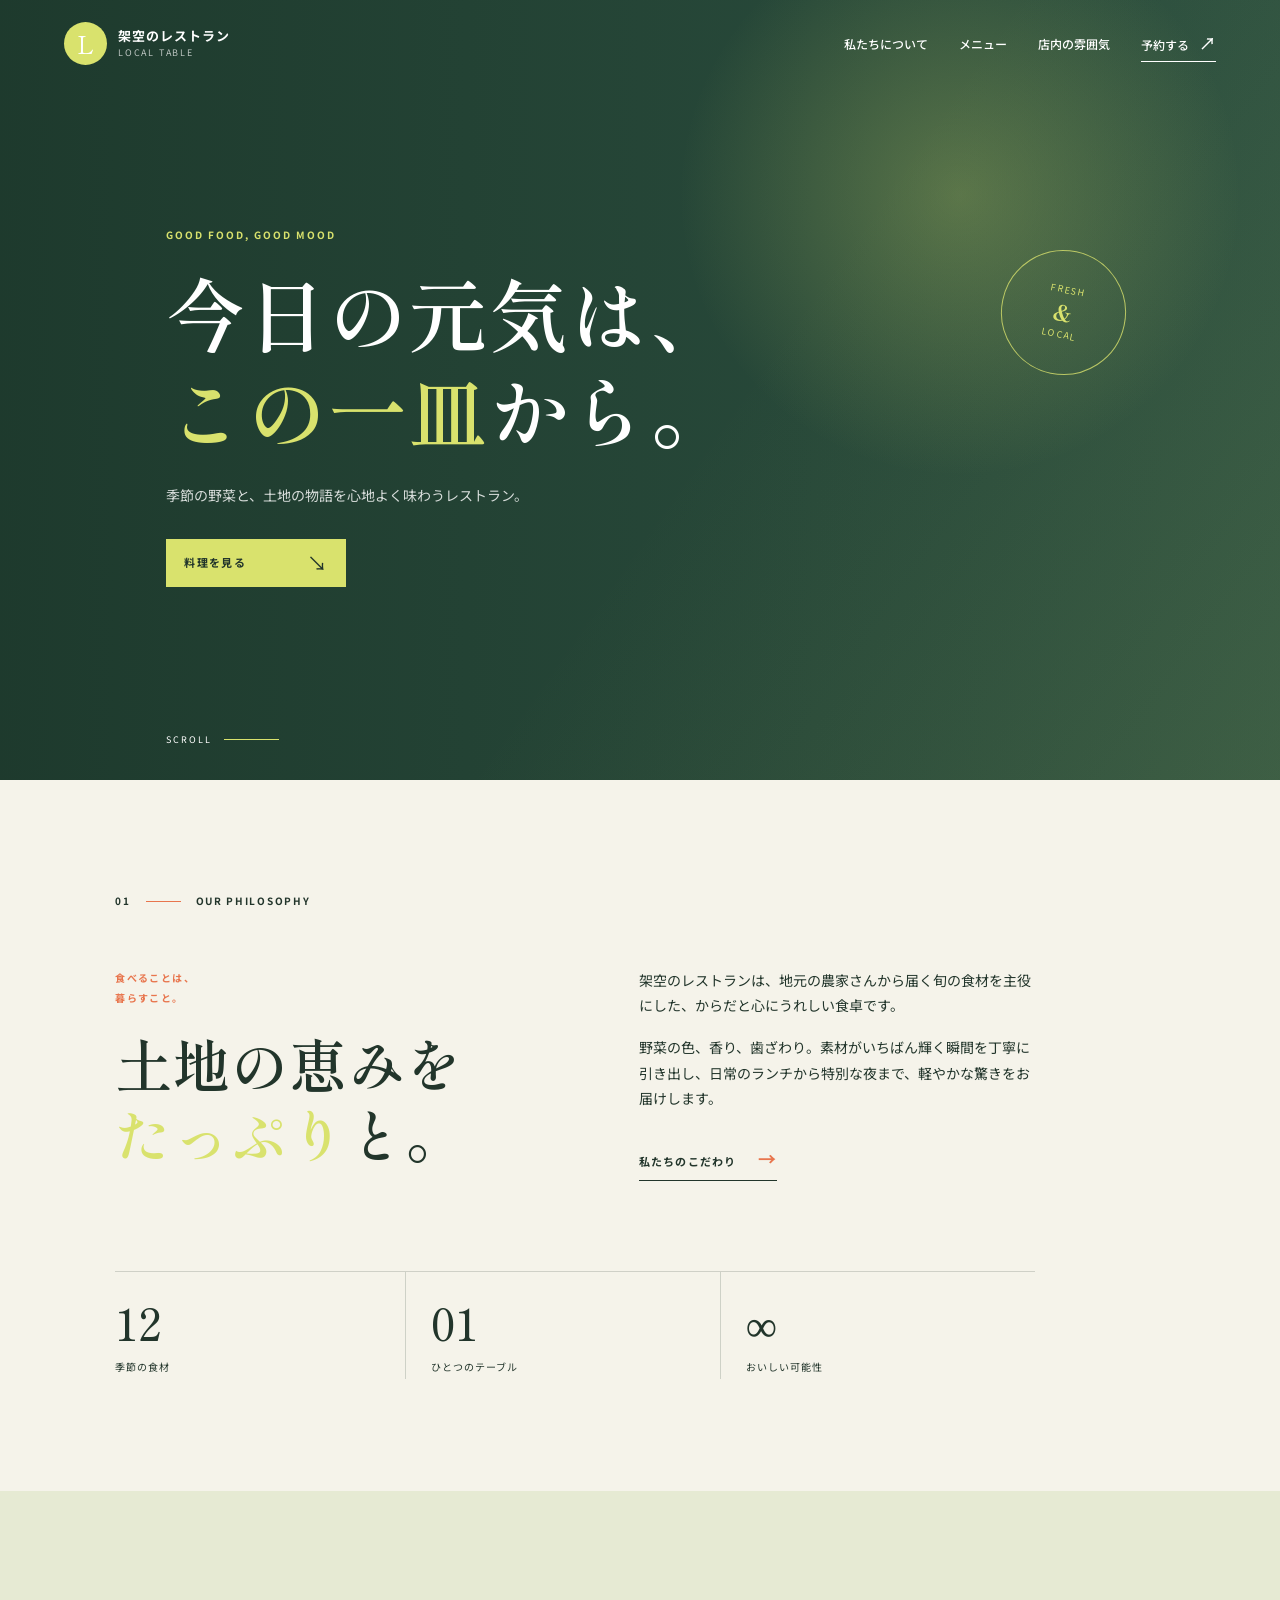
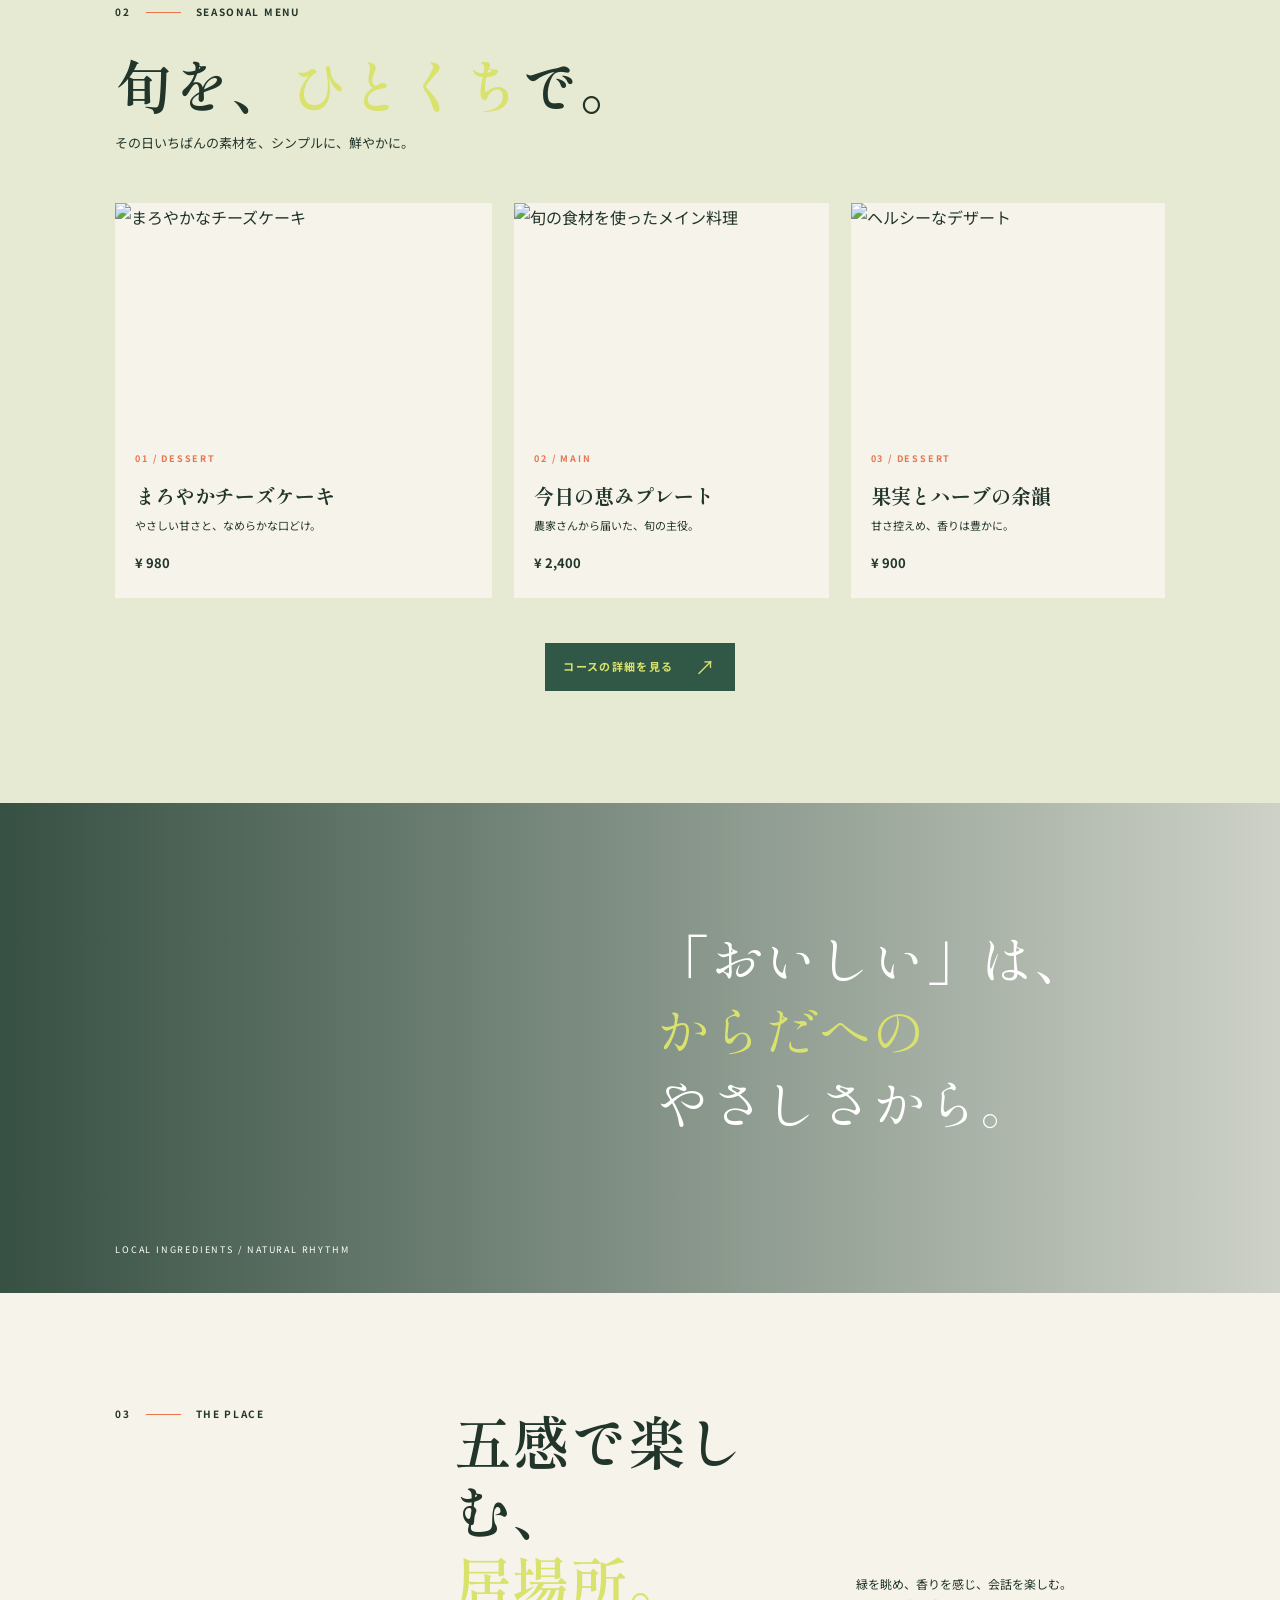
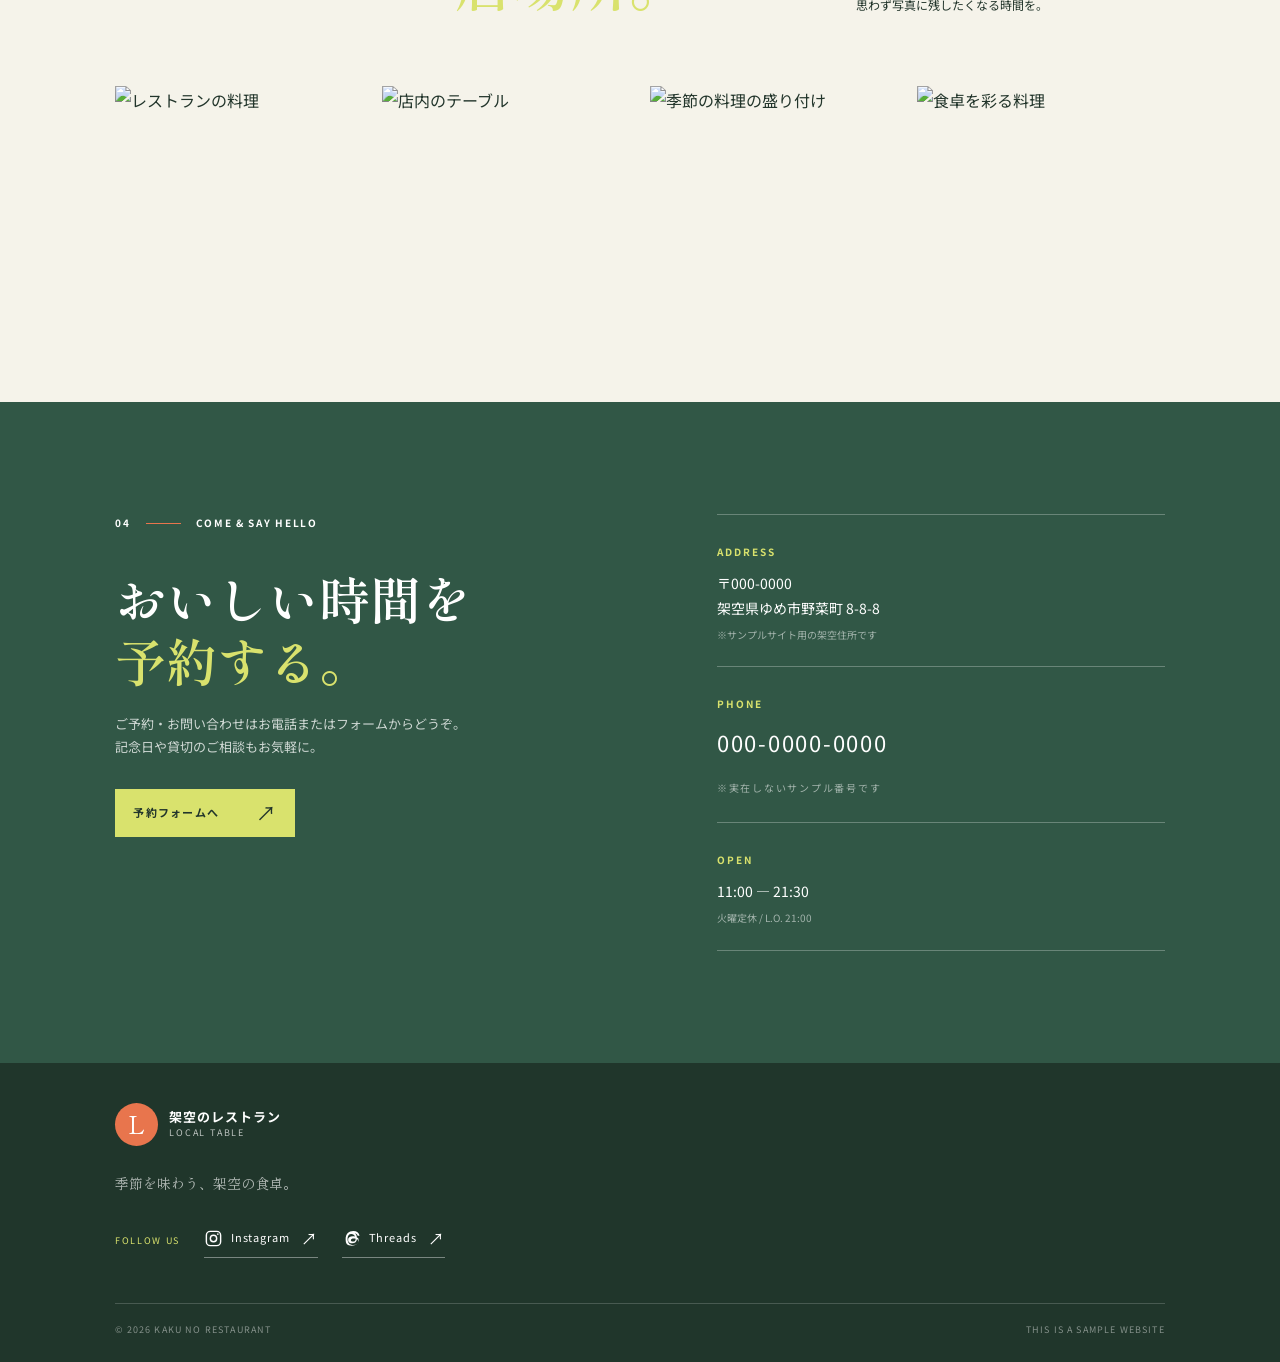
==== index.html @ 74186d35 "Add files via upload" ====
<!doctype html>
<html lang="ja">
  <head>
    <meta charset="UTF-8" />
    <meta name="viewport" content="width=device-width, initial-scale=1.0" />
    <meta name="description" content="架空のレストラン - 地元の恵みを、軽やかに味わうサンプルレストランサイト。" />
    <title>架空のレストラン | LOCAL TABLE</title>
    <link rel="stylesheet" href="styles.css" />
  </head>
  <body>
    <header class="site-header">
      <a class="brand" href="#top" aria-label="架空のレストラン ホーム">
        <span class="brand-mark">L</span>
        <span><strong>架空のレストラン</strong><small>LOCAL TABLE</small></span>
      </a>
      <button class="menu-toggle" type="button" aria-expanded="false" aria-controls="site-nav">
        <span></span><span></span><span></span><b>MENU</b>
      </button>
      <nav id="site-nav" class="site-nav" aria-label="メインナビゲーション">
        <a href="#story">私たちについて</a>
        <a href="#menu">メニュー</a>
        <a href="#gallery">店内の雰囲気</a>
        <a class="nav-reserve" href="#access">予約する <span>↗</span></a>
      </nav>
    </header>

    <main id="top">
      <section class="hero">
        <div class="hero-image is-active" aria-hidden="true"></div>
        <div class="hero-image" aria-hidden="true"></div>
        <div class="hero-image" aria-hidden="true"></div>
        <div class="hero-image" aria-hidden="true"></div>
        <div class="hero-image" aria-hidden="true"></div>
        <div class="hero-noise"></div>
        <div class="hero-content">
          <p class="eyebrow">GOOD FOOD, GOOD MOOD</p>
          <h1>今日の元気は、<br /><em>この一皿</em>から。</h1>
          <p class="hero-copy">季節の野菜と、土地の物語を<br class="mobile-only" />心地よく味わうレストラン。</p>
          <a class="button button-light" href="#menu">料理を見る <span>↘</span></a>
        </div>
        <div class="hero-stamp" aria-hidden="true"><span>FRESH</span><strong>&amp;</strong><span>LOCAL</span></div>
        <div class="scroll-cue"><span>SCROLL</span><i></i></div>
      </section>

      <section id="story" class="intro section-pad">
        <div class="section-kicker"><span>01</span><i></i><span>OUR PHILOSOPHY</span></div>
        <div class="intro-grid">
          <div class="intro-heading reveal">
            <p class="mini-label">食べることは、<br />暮らすこと。</p>
            <h2>土地の恵みを<br /><em>たっぷり</em>と。</h2>
          </div>
          <div class="intro-body reveal">
            <p>架空のレストランは、地元の農家さんから届く旬の食材を主役にした、からだと心にうれしい食卓です。</p>
            <p>野菜の色、香り、歯ざわり。素材がいちばん輝く瞬間を丁寧に引き出し、日常のランチから特別な夜まで、軽やかな驚きをお届けします。</p>
            <a class="text-link" href="#menu">私たちのこだわり <span>→</span></a>
          </div>
        </div>
        <div class="stat-row reveal">
          <div><strong>12</strong><span>季節の食材</span></div>
          <div><strong>01</strong><span>ひとつのテーブル</span></div>
          <div><strong>∞</strong><span>おいしい可能性</span></div>
        </div>
      </section>

      <section id="menu" class="menu-section section-pad">
        <div class="section-heading reveal">
          <div class="section-kicker"><span>02</span><i></i><span>SEASONAL MENU</span></div>
          <h2>旬を、<em>ひとくち</em>で。</h2>
          <p>その日いちばんの素材を、シンプルに、鮮やかに。</p>
        </div>
        <div class="menu-grid">
          <article class="menu-card menu-card-large menu-card-horizontal reveal">
            <div class="card-image"><img src="photo/2026-09-04_22-40-02_990.jpeg" alt="まろやかなチーズケーキ" loading="lazy" /></div>
            <div class="card-detail"><span>01 / DESSERT</span><h3>まろやかチーズケーキ</h3><p>やさしい甘さと、なめらかな口どけ。</p><strong>¥ 980</strong></div>
          </article>
          <article class="menu-card reveal">
            <div class="card-image"><img src="photo/2026-09-04_22-40-03_305.jpeg" alt="旬の食材を使ったメイン料理" loading="lazy" /></div>
            <div class="card-detail"><span>02 / MAIN</span><h3>今日の恵みプレート</h3><p>農家さんから届いた、旬の主役。</p><strong>¥ 2,400</strong></div>
          </article>
          <article class="menu-card menu-card-horizontal reveal">
            <div class="card-image"><img src="photo/2026-09-04_22-40-04_578.jpeg" alt="ヘルシーなデザート" loading="lazy" /></div>
            <div class="card-detail"><span>03 / DESSERT</span><h3>果実とハーブの余韻</h3><p>甘さ控えめ、香りは豊かに。</p><strong>¥ 900</strong></div>
          </article>
        </div>
        <a class="button button-dark centered-button" href="#access">コースの詳細を見る <span>↗</span></a>
      </section>

      <section class="quote-section">
        <div class="quote-image"></div>
        <div class="quote-overlay"></div>
        <blockquote class="reveal">「おいしい」は、<br /><em>からだへの</em><br />やさしさから。</blockquote>
        <span class="quote-note">LOCAL INGREDIENTS / NATURAL RHYTHM</span>
      </section>

      <section id="gallery" class="gallery-section section-pad">
        <div class="section-heading gallery-heading reveal">
          <div class="section-kicker"><span>03</span><i></i><span>THE PLACE</span></div>
          <h2>五感で楽しむ、<br /><em>居場所。</em></h2>
          <p>緑を眺め、香りを感じ、会話を楽しむ。<br />思わず写真に残したくなる時間を。</p>
        </div>
        <div class="gallery-track" aria-label="店内と料理のギャラリー">
          <figure class="gallery-item gallery-tall"><img src="photo/2026-09-04_19-36-29_484.jpeg" alt="レストランの料理" loading="lazy" /></figure>
          <figure class="gallery-item gallery-wide"><img src="photo/2026-09-04_22-40-05_429.jpeg" alt="店内のテーブル" loading="lazy" /></figure>
          <figure class="gallery-item gallery-square"><img src="photo/2026-09-04_22-40-06_360.jpeg" alt="季節の料理の盛り付け" loading="lazy" /></figure>
          <figure class="gallery-item gallery-wide"><img src="photo/2026-09-04_22-40-04_900.jpeg" alt="食卓を彩る料理" loading="lazy" /></figure>
        </div>
      </section>

      <section id="access" class="access-section">
        <div class="access-inner section-pad">
          <div class="access-copy reveal">
            <div class="section-kicker"><span>04</span><i></i><span>COME &amp; SAY HELLO</span></div>
            <h2>おいしい時間を<br /><em>予約する。</em></h2>
            <p>ご予約・お問い合わせはお電話またはフォームからどうぞ。<br />記念日や貸切のご相談もお気軽に。</p>
            <a class="button button-light" href="reservation.html">予約フォームへ <span>↗</span></a>
          </div>
          <div class="access-info reveal">
            <div class="info-block"><span>ADDRESS</span><p>〒000-0000<br />架空県ゆめ市野菜町 8-8-8<br /><small>※サンプルサイト用の架空住所です</small></p></div>
            <div class="info-block"><span>PHONE</span><p class="phone">000-0000-0000<br /><small>※実在しないサンプル番号です</small></p></div>
            <div class="info-block"><span>OPEN</span><p>11:00 — 21:30<br /><small>火曜定休 / L.O. 21:00</small></p></div>
          </div>
        </div>
      </section>
    </main>

    <footer class="site-footer">
      <a class="brand footer-brand" href="#top"><span class="brand-mark">L</span><span><strong>架空のレストラン</strong><small>LOCAL TABLE</small></span></a>
      <p>季節を味わう、架空の食卓。</p>
      <div class="social-links" aria-label="SNSリンク">
        <span>FOLLOW US</span>
        <a href="https://www.instagram.com/kumamotoakkun/?hl=ja" target="_blank" rel="noopener noreferrer" aria-label="Instagramを開く">
          <svg class="social-icon" viewBox="0 0 24 24" aria-hidden="true"><rect x="3" y="3" width="18" height="18" rx="5"></rect><circle cx="12" cy="12" r="4"></circle><circle class="social-dot" cx="17.5" cy="6.5" r="1"></circle></svg>
          <span>Instagram</span><b>↗</b>
        </a>
        <a href="https://www.threads.com/@kumamotoakkun?hl=ja" target="_blank" rel="noopener noreferrer" aria-label="Threadsを開く">
          <svg class="social-icon threads-icon" viewBox="0 0 24 24" aria-hidden="true"><path d="M18.9 11.2c-.2-4.5-2.7-7.1-7-7.1-4.1 0-6.8 2.2-7 5.7h2.3c.2-2.2 1.7-3.4 4.6-3.4 2.4 0 4 1.1 4.6 3.2-.8-.2-1.7-.3-2.6-.3-3.8 0-6.1 1.7-6.1 4.5 0 2.6 2.2 4.3 5.3 4.3 3.4 0 5.7-2.2 5.9-5.6 1.1.8 1.7 1.9 1.7 3.4 0 2.7-2.5 4.4-6.4 4.4-4.6 0-7.2-2.7-7.2-7.6 0-4.9 2.7-7.8 7.3-7.8 2.9 0 4.8 1.2 5.5 3.5h2.4c-.7-3.7-3.5-5.9-7.9-5.9-5.8 0-9.7 3.7-9.7 10.2S6.5 21 12.2 21c5.2 0 8.8-2.4 8.8-6.7 0-1.1-.3-2.2-.8-3.1-.4 0-.8 0-1.3 0zm-5 4.7c-1.7 0-2.7-.7-2.7-1.8 0-1.4 1.3-2.2 3.7-2.2.9 0 1.7.1 2.4.3-.1 2.3-1.3 3.7-3.4 3.7z"></path></svg>
          <span>Threads</span><b>↗</b>
        </a>
      </div>
      <div class="footer-bottom"><span>© 2026 KAKU NO RESTAURANT</span><span>THIS IS A SAMPLE WEBSITE</span></div>
    </footer>
    <script src="script.js"></script>
  </body>
</html>
---- styles.css ----
@import url('https://fonts.googleapis.com/css2?family=Noto+Sans+JP:wght@400;500;700&family=Shippori+Mincho:wght@500;600;700&display=swap');

:root { --ink:#22352b; --green:#315746; --lime:#d9e26d; --cream:#f5f3ea; --orange:#e8754d; --line:rgba(34,53,43,.18); --serif:'Shippori Mincho',serif; --sans:'Noto Sans JP',sans-serif; }
* { box-sizing:border-box; }
html { scroll-behavior:smooth; }
body { margin:0; color:var(--ink); background:var(--cream); font-family:var(--sans); line-height:1.8; }
img { display:block; width:100%; height:100%; object-fit:cover; }
a { color:inherit; text-decoration:none; }
.site-header { align-items:center; color:#fff; display:flex; justify-content:space-between; left:0; padding:22px 5vw; position:absolute; right:0; top:0; z-index:5; }
.brand { align-items:center; display:flex; gap:11px; letter-spacing:.04em; }
.brand-mark { align-items:center; background:var(--lime); border-radius:50%; display:flex; font-family:var(--serif); font-size:24px; height:43px; justify-content:center; width:43px; }
.brand strong,.brand small { display:block; line-height:1.2; }
.brand strong { font-size:13px; letter-spacing:.08em; }
.brand small { font-size:9px; letter-spacing:.2em; margin-top:4px; opacity:.7; }
.site-nav { align-items:center; display:flex; gap:31px; font-size:12px; font-weight:500; }
.site-nav a { transition:opacity .2s; }.site-nav a:hover { opacity:.55; }
.nav-reserve { border-bottom:1px solid currentColor; padding:3px 0; }.nav-reserve span { font-size:17px; margin-left:7px; }
.menu-toggle { display:none; }
.hero { background:var(--green); color:#fff; height:min(780px,100vh); min-height:650px; overflow:hidden; position:relative; }
.hero-image { background-position:center; background-size:cover; inset:0; opacity:0; position:absolute; transform:scale(1.04); transition:opacity 1.2s ease; animation:heroZoom 12s ease-out forwards; }
.hero-image::after { background:linear-gradient(90deg,rgba(25,51,39,.82),rgba(25,51,39,.18)); content:""; inset:0; position:absolute; }
.hero-image:nth-child(1) { background-image:url('photo/2026-09-04_19-36-29_484.jpeg'); }
.hero-image:nth-child(2) { background-image:url('photo/2026-09-04_22-40-03_354.jpeg'); }
.hero-image:nth-child(3) { background-image:url('photo/2026-09-04_22-40-04_015.jpeg'); }
.hero-image:nth-child(4) { background-image:url('photo/2026-09-04_22-40-05_695.jpeg'); }
.hero-image:nth-child(5) { background-image:url('photo/2026-09-04_22-40-06_828.jpeg'); }
.hero-image.is-active { opacity:1; }
.menu-card-large .card-image img { background:var(--cream); object-fit:cover; }
.hero-noise { background:radial-gradient(circle at 75% 25%,rgba(217,226,109,.28),transparent 25%), linear-gradient(125deg,transparent 55%,rgba(217,226,109,.1)); inset:0; position:absolute; }
.hero-content { left:13%; position:absolute; top:29%; z-index:1; }.eyebrow,.section-kicker,.mini-label,.card-detail span,.info-block>span { letter-spacing:.2em; font-size:10px; font-weight:700; }
.eyebrow { color:var(--lime); margin:0 0 20px; }
h1,h2,h3,p { margin-top:0; } h1,h2 { font-family:var(--serif); font-weight:600; line-height:1.22; }
h1 { font-size:clamp(45px,6.2vw,88px); letter-spacing:.02em; margin-bottom:25px; } h1 em,h2 em,blockquote em { color:var(--lime); font-style:normal; }
.hero-copy { color:rgba(255,255,255,.82); font-size:14px; margin-bottom:31px; }
.button { align-items:center; display:inline-flex; font-size:11px; font-weight:700; gap:22px; justify-content:space-between; letter-spacing:.12em; padding:14px 18px; transition:transform .25s,background .25s; min-width:180px; }
.button:hover { transform:translateY(-3px); }.button-light { background:var(--lime); color:var(--ink); }.button-light:hover { background:#ecf28e; }.button-dark { background:var(--green); color:var(--lime); }
.button span { font-size:20px; font-weight:400; line-height:1; }.hero-stamp { align-items:center; border:1px solid rgba(217,226,109,.8); border-radius:50%; color:var(--lime); display:flex; flex-direction:column; font-size:9px; letter-spacing:.16em; justify-content:center; height:125px; position:absolute; right:12%; top:32%; transform:rotate(12deg); width:125px; z-index:1; }.hero-stamp strong { font-family:var(--serif); font-size:22px; line-height:1.3; }
.scroll-cue { align-items:center; bottom:32px; display:flex; font-size:9px; gap:12px; left:13%; letter-spacing:.22em; position:absolute; }.scroll-cue i { background:var(--lime); display:block; height:1px; width:55px; }
.section-pad { padding:112px 9vw; }.section-kicker { align-items:center; display:flex; gap:15px; letter-spacing:.17em; }.section-kicker i { background:var(--orange); display:block; height:1px; width:35px; }.intro { background:var(--cream); }.intro-grid { display:grid; gap:10vw; grid-template-columns:1fr 1fr; margin:58px 0 90px; max-width:920px; }.mini-label { color:var(--orange); letter-spacing:.14em; line-height:2; margin-bottom:20px; }.intro h2,.section-heading h2 { font-size:clamp(36px,4.5vw,64px); margin:0; }.intro-body { align-self:end; font-size:14px; max-width:420px; }.intro-body p { margin-bottom:17px; }.text-link { border-bottom:1px solid var(--ink); display:inline-block; font-size:11px; font-weight:700; letter-spacing:.1em; margin-top:14px; padding-bottom:6px; }.text-link span { color:var(--orange); font-size:18px; margin-left:18px; }.stat-row { border-top:1px solid var(--line); display:flex; max-width:920px; }.stat-row div { border-right:1px solid var(--line); flex:1; padding:23px 25px 0 0; }.stat-row div+div { padding-left:25px; }.stat-row div:last-child { border:0; }.stat-row strong { display:block; font-family:var(--serif); font-size:44px; font-weight:500; line-height:1.25; }.stat-row span { font-size:10px; letter-spacing:.1em; }
.menu-section { background:#e6ead3; }.section-heading { margin-bottom:48px; }.section-heading h2 { margin:28px 0 12px; }.section-heading p { font-size:13px; }.menu-grid { display:grid; gap:22px; grid-template-columns:1.2fr 1fr 1fr; margin:0 auto 45px; max-width:1100px; }.menu-card { background:var(--cream); }.card-image { height:220px; overflow:hidden; }.menu-card-large .card-image { height:220px; }.card-image img { transition:transform .6s; }.menu-card:hover img { transform:scale(1.06); }.card-detail { padding:18px 20px 22px; }.card-detail span { color:var(--orange); font-size:9px; }.card-detail h3 { font-family:var(--serif); font-size:20px; margin:8px 0 2px; }.card-detail p { font-size:11px; margin-bottom:12px; }.card-detail strong { font-size:13px; }.centered-button { display:flex; margin:0 auto; width:max-content; }
.quote-section { color:#fff; height:490px; overflow:hidden; position:relative; }.quote-image { background:url('photo/2026-09-04_22-40-05_165.jpeg') center/cover; inset:0; position:absolute; }.quote-overlay { background:linear-gradient(90deg,rgba(26,56,42,.87),rgba(26,56,42,.18)); inset:0; position:absolute; }.quote-section blockquote { font-family:var(--serif); font-size:clamp(32px,4.2vw,61px); line-height:1.35; margin:0; position:absolute; right:15%; top:24%; }.quote-note { bottom:35px; font-size:9px; left:9vw; letter-spacing:.2em; position:absolute; }
.gallery-section { background:var(--cream); overflow:hidden; padding-bottom:130px; }.gallery-heading { display:grid; grid-template-columns:1fr 1.2fr 1fr; align-items:end; gap:30px; }.gallery-heading .section-kicker { align-self:start; }.gallery-heading h2 { margin:0; }.gallery-heading p { font-size:12px; margin:0; }.gallery-track { align-items:start; display:flex; gap:19px; margin:70px -9vw 0; overflow:visible; }.gallery-item { flex:none; margin:0; overflow:hidden; }.gallery-item img { transition:transform .7s; }.gallery-item:hover img { transform:scale(1.07); }.gallery-tall { height:380px; width:250px; margin-left:12vw; }.gallery-wide { height:255px; width:360px; margin-top:66px; }.gallery-square { height:300px; width:300px; margin-top:10px; }
.access-section { background:var(--green); color:#fff; }.access-inner { display:grid; gap:12vw; grid-template-columns:1fr 1fr; }.access-copy h2 { font-size:clamp(37px,4vw,60px); margin:35px 0 20px; }.access-copy p { color:rgba(255,255,255,.76); font-size:13px; margin-bottom:30px; }.access-info { border-top:1px solid rgba(255,255,255,.27); }.info-block { border-bottom:1px solid rgba(255,255,255,.27); padding:20px 0; }.info-block>span { color:var(--lime); }.info-block p { font-size:14px; margin:7px 0 0; }.info-block small { color:rgba(255,255,255,.55); font-size:10px; }.phone { font-size:22px!important; letter-spacing:.08em; }
.site-footer { background:#20362b; color:#fff; padding:40px 9vw 24px; }.footer-brand .brand-mark { background:var(--orange); }.site-footer>p { color:rgba(255,255,255,.65); font-family:var(--serif); font-size:14px; margin:25px 0 28px; }.social-links { align-items:center; display:flex; gap:24px; margin-bottom:45px; }.social-links>span { color:var(--lime); font-size:9px; letter-spacing:.18em; }.social-links a { align-items:center; border-bottom:1px solid rgba(255,255,255,.4); display:inline-flex; font-size:11px; gap:8px; letter-spacing:.08em; padding-bottom:4px; transition:color .2s,border-color .2s; }.social-links a:hover { border-color:var(--lime); color:var(--lime); }.social-links a b { font-size:16px; font-weight:400; margin-left:3px; }.social-icon { fill:none; height:19px; stroke:currentColor; stroke-width:1.8; width:19px; }.social-icon .social-dot { fill:currentColor; stroke:none; }.threads-icon { fill:currentColor; stroke:none; }.footer-bottom { border-top:1px solid rgba(255,255,255,.18); color:rgba(255,255,255,.45); display:flex; font-size:9px; justify-content:space-between; letter-spacing:.13em; padding-top:18px; }
.reveal { opacity:0; transform:translateY(22px); transition:opacity .8s ease,transform .8s ease; }.reveal.is-visible { opacity:1; transform:none; }
@keyframes heroZoom { from{transform:scale(1.04)} to{transform:scale(1.12)} }
.mobile-only { display:none; }
.reservation-page { background:var(--cream); }
.reservation-header { background:var(--green); color:#fff; position:relative; }
.back-link { font-size:11px; letter-spacing:.1em; }
.reservation-main { margin:0 auto; max-width:880px; padding:90px 8vw 120px; }
.reservation-intro h1 { color:var(--ink); font-size:clamp(42px,6vw,72px); margin:35px 0 18px; }
.reservation-intro h1 em { color:var(--orange); }
.reservation-intro>p { font-size:13px; margin-bottom:48px; }
.reservation-form { background:#fff; padding:clamp(24px,5vw,60px); }
.form-row { display:grid; gap:24px; grid-template-columns:1fr 1fr; }
.reservation-form label { display:block; font-size:12px; font-weight:700; margin-bottom:24px; }
.reservation-form label>span { color:var(--orange); font-size:9px; margin-left:7px; }
.reservation-form input,.reservation-form select,.reservation-form textarea { background:var(--cream); border:1px solid transparent; border-radius:0; color:var(--ink); display:block; font:inherit; font-size:13px; font-weight:400; margin-top:8px; outline:none; padding:13px 14px; width:100%; }
.reservation-form textarea { resize:vertical; }.reservation-form input:focus,.reservation-form select:focus,.reservation-form textarea:focus { border-color:var(--green); }.form-honey { display:none!important; }.form-note { color:#6b746e; font-size:10px; margin:0 0 22px; }.form-submit { border:0; cursor:pointer; }
.reservation-footer { position:relative; }.thanks-main { align-items:flex-start; display:flex; flex-direction:column; justify-content:center; min-height:75vh; padding:10vw; }.thanks-main .brand-mark { margin-bottom:35px; }.thanks-main h1 { color:var(--ink); font-size:clamp(42px,6vw,72px); margin:20px 0; }.thanks-main h1 em { color:var(--orange); }.thanks-main>p:not(.eyebrow) { font-size:13px; margin-bottom:30px; }
@media (min-width:701px) {
  .hero-image { animation-name:heroZoomDesktop; }
  .menu-card .card-image img { object-fit:contain; }
  .menu-card:hover img { transform:scale(1.02); }
}
@keyframes heroZoomDesktop { from{transform:scale(1.01)} to{transform:scale(1.05)} }
@media (max-width:700px) {
  .reservation-header { position:relative; }.back-link { font-size:9px; }.reservation-main { padding:65px 8vw 80px; }.form-row { display:block; }.reservation-form { padding:26px 20px; }.thanks-main { padding:12vw 8vw; }
  .site-header { padding:18px 6vw; }.brand strong { font-size:11px; }.brand-mark { height:37px; width:37px; font-size:20px; }.site-nav { background:var(--cream); color:var(--ink); display:none; flex-direction:column; gap:20px; left:0; padding:90px 10vw 35px; position:absolute; right:0; top:0; }.site-nav.is-open { display:flex; }.menu-toggle { background:none; border:0; color:inherit; display:flex; flex-direction:column; gap:4px; padding:7px 0 7px 10px; position:relative; z-index:2; }.menu-toggle span { background:currentColor; display:block; height:1px; width:24px; }.menu-toggle b { font-size:8px; font-weight:500; letter-spacing:.13em; margin-top:3px; }
  .hero { min-height:630px; }.hero-image { background-position:58% center; }.hero-content { left:8vw; top:27%; }.hero-stamp { height:90px; right:9%; top:20%; width:90px; }.hero-stamp span { font-size:7px; }.hero-stamp strong { font-size:16px; }.scroll-cue { left:8vw; }.mobile-only { display:block; }
  .section-pad { padding:75px 8vw; }.intro-grid { display:block; margin:40px 0 55px; }.intro-body { margin-top:37px; }.stat-row div { padding-right:10px; }.stat-row div+div { padding-left:10px; }.stat-row strong { font-size:32px; }.stat-row span { font-size:8px; }
  .menu-grid { display:block; }.menu-card { margin-bottom:18px; }.menu-card-large .card-image,.card-image { height:250px; }.card-detail { padding:15px 17px 18px; }.menu-section .section-heading { margin-bottom:33px; }
  .quote-section { height:400px; }.quote-section blockquote { left:9vw; right:auto; top:19%; }.quote-note { left:9vw; font-size:7px; }
  .gallery-heading { display:block; }.gallery-heading h2 { margin:28px 0 18px; }.gallery-track { gap:12px; margin:45px -8vw 0; overflow-x:auto; padding-left:8vw; scrollbar-width:none; }.gallery-track::-webkit-scrollbar { display:none; }.gallery-tall { height:285px; margin-left:0; width:190px; }.gallery-wide { height:190px; margin-top:50px; width:270px; }.gallery-square { height:225px; margin-top:10px; width:225px; }
  .access-inner { display:block; }.access-info { margin-top:55px; }.social-links { align-items:flex-start; flex-direction:column; gap:10px; margin-bottom:35px; }.footer-bottom { flex-direction:column; gap:5px; }
}

.menu-card-horizontal .card-image {
  height:220px;
}

.menu-card-horizontal .card-image img {
  object-fit:contain;
}

.gallery-track {
  display:grid;
  grid-template-columns:repeat(4,minmax(0,1fr));
  margin:70px 0 0;
  width:100%;
}

.gallery-item,
.gallery-tall,
.gallery-wide,
.gallery-square {
  height:auto;
  margin:0;
  width:auto;
}

.gallery-item {
  aspect-ratio:4 / 3;
}

.gallery-item img {
  object-fit:contain;
}

@media (max-width:700px) {
  .menu-card-horizontal .card-image {
    aspect-ratio:16 / 9;
    height:auto;
  }

  .gallery-track {
    gap:12px;
    grid-template-columns:repeat(2,minmax(0,1fr));
    margin:45px 0 0;
    padding:0;
  }

  .gallery-item {
    aspect-ratio:4 / 3;
  }
}
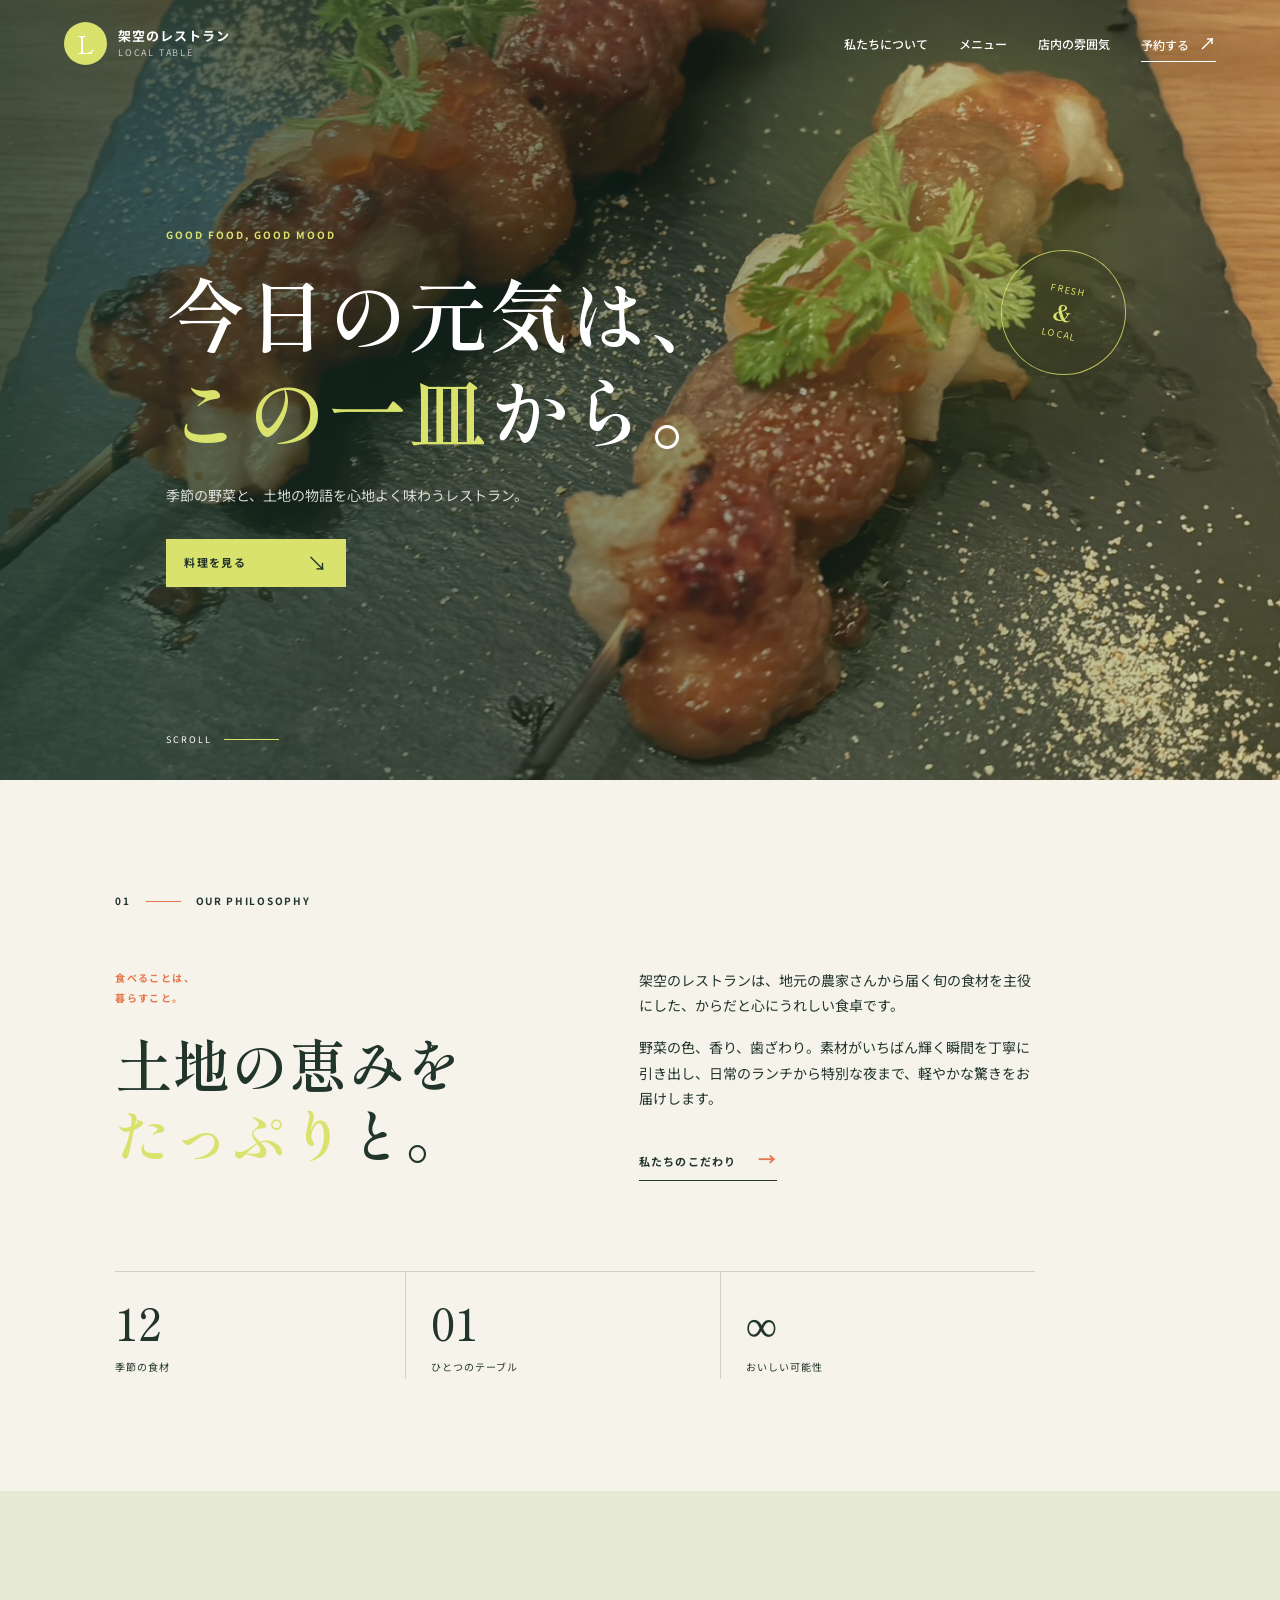
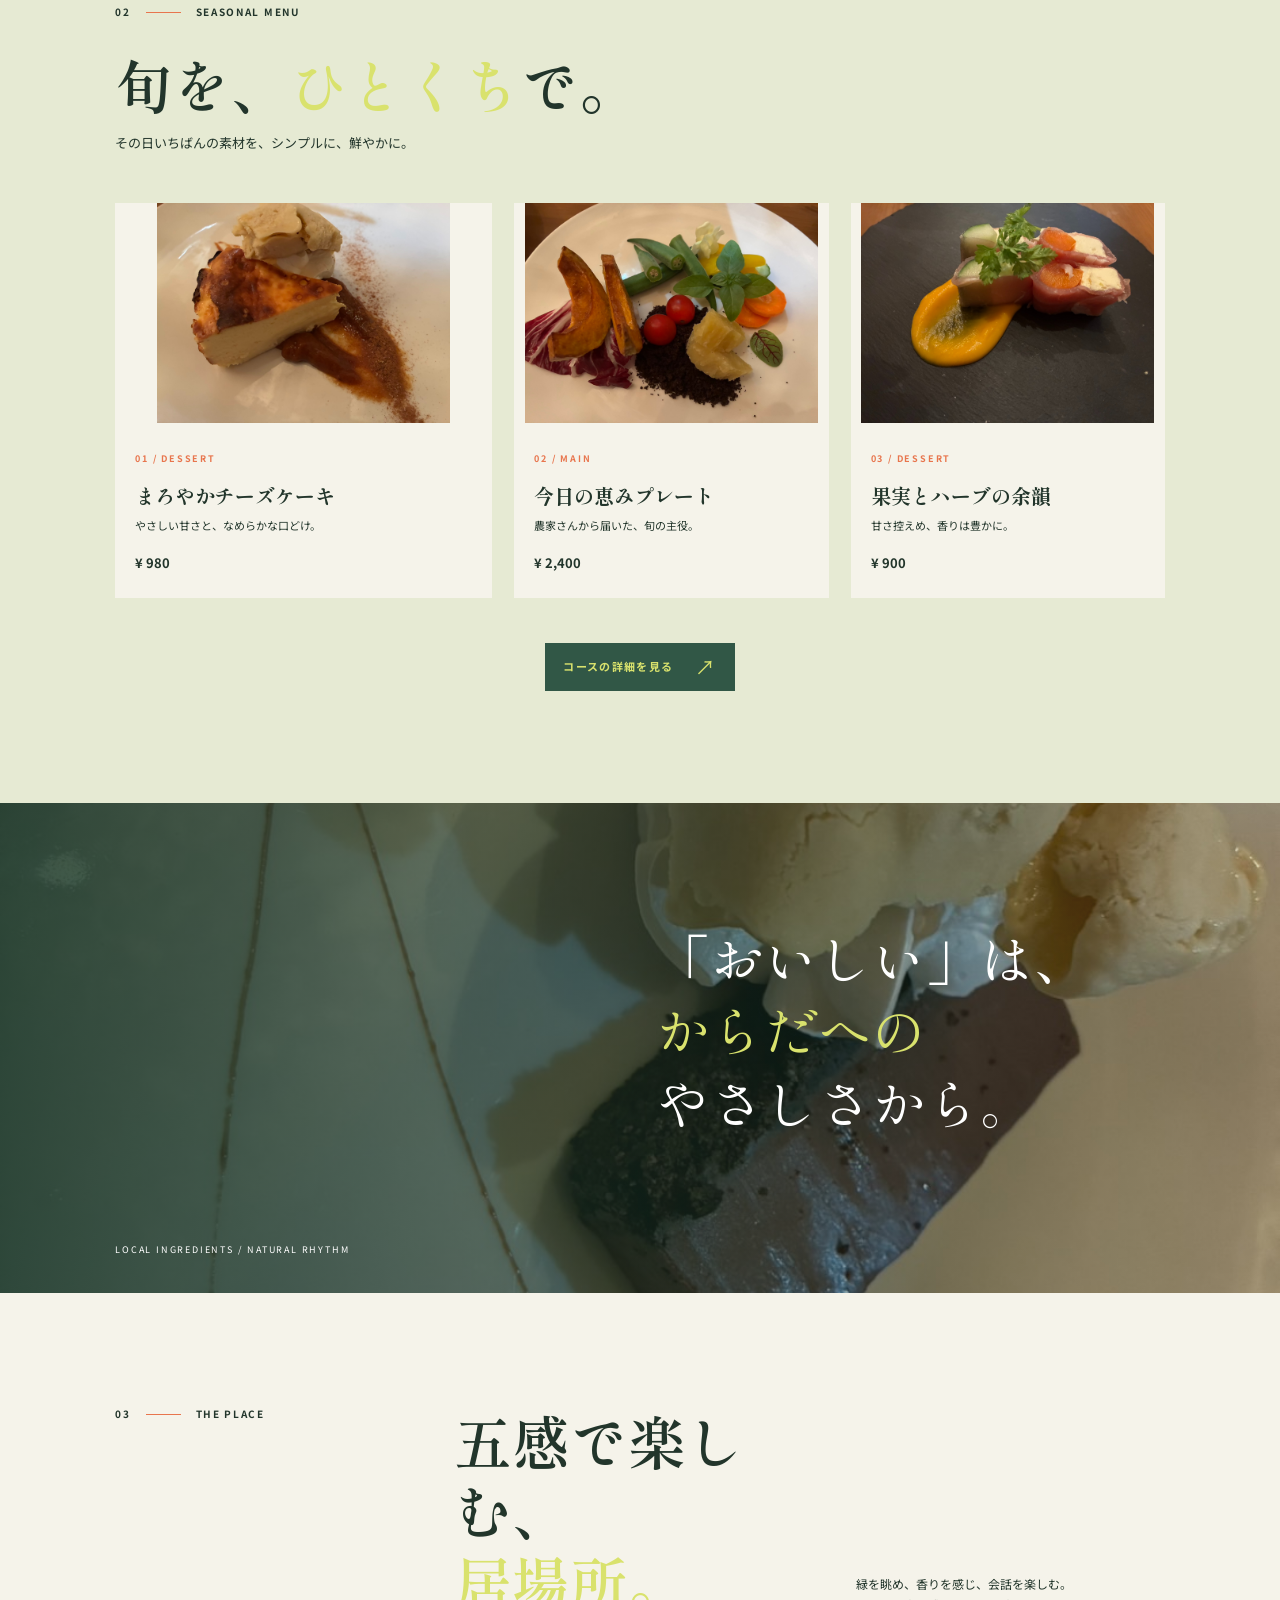
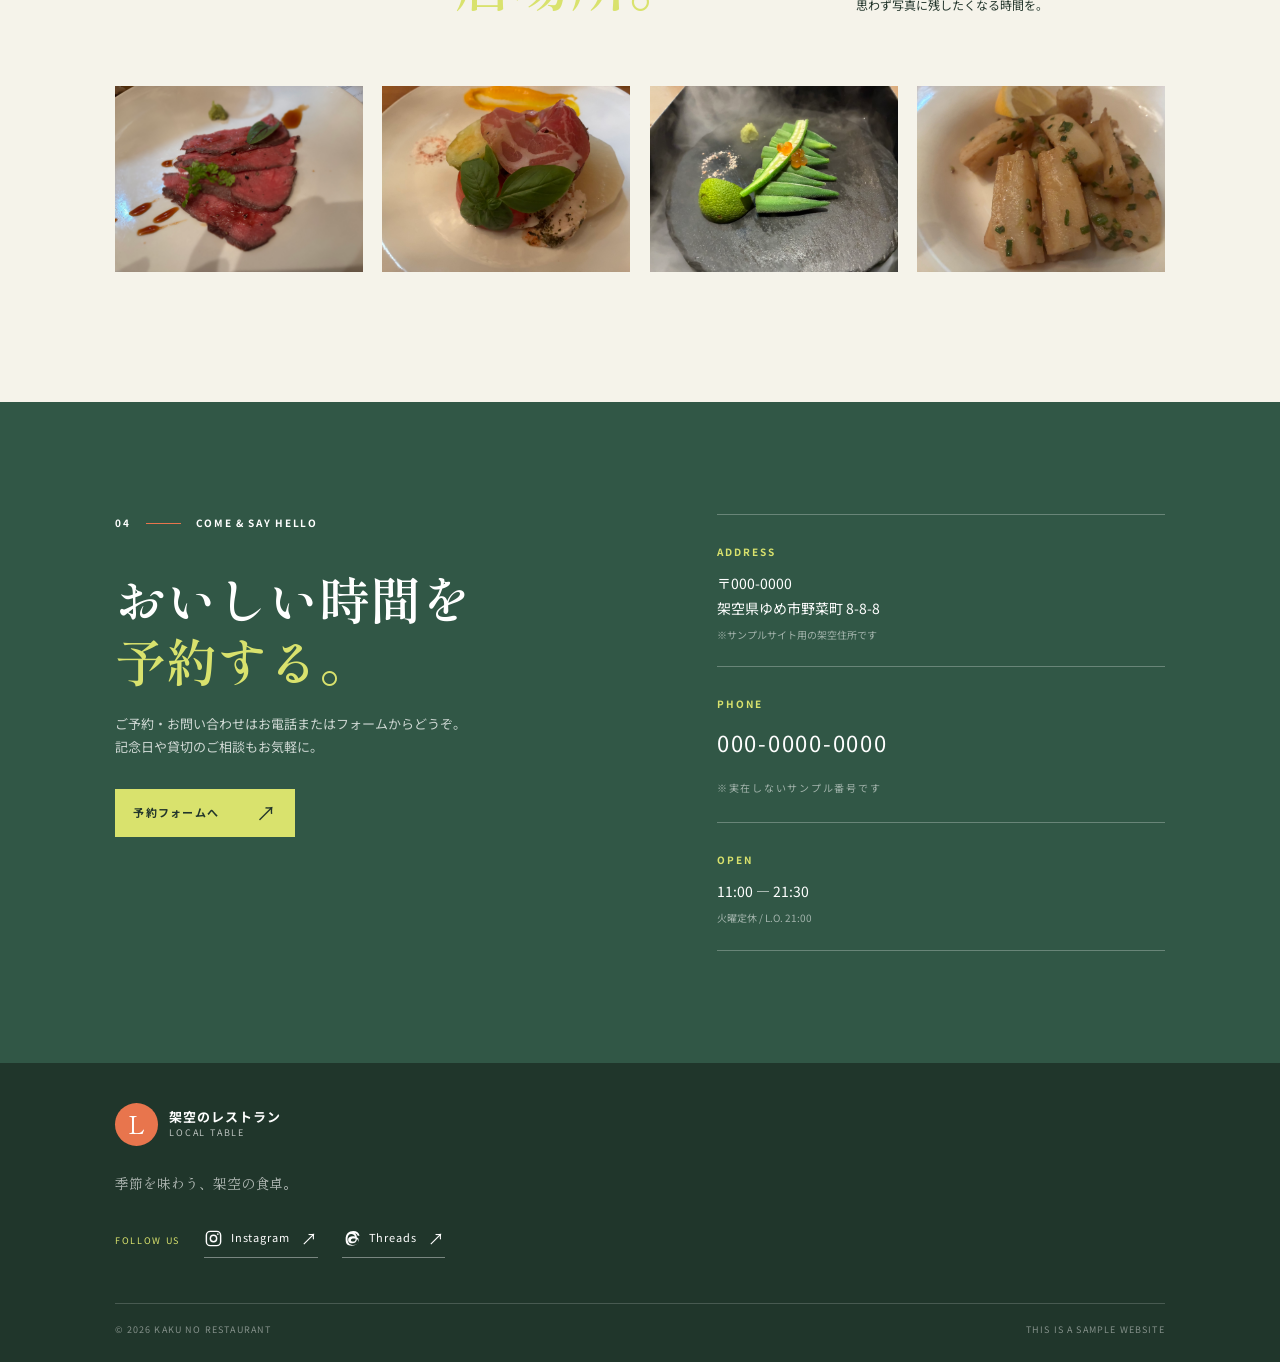
==== commit 8ecdb370: "Fix image paths for GitHub Pages" ====
--- a/index.html
+++ b/index.html
@@ -70,15 +70,15 @@
         </div>
         <div class="menu-grid">
           <article class="menu-card menu-card-large menu-card-horizontal reveal">
-            <div class="card-image"><img src="photo/2026-09-04_22-40-02_990.jpeg" alt="まろやかなチーズケーキ" loading="lazy" /></div>
+            <div class="card-image"><img src="2026-09-04_22-40-02_990.jpeg" alt="まろやかなチーズケーキ" loading="lazy" /></div>
             <div class="card-detail"><span>01 / DESSERT</span><h3>まろやかチーズケーキ</h3><p>やさしい甘さと、なめらかな口どけ。</p><strong>¥ 980</strong></div>
           </article>
           <article class="menu-card reveal">
-            <div class="card-image"><img src="photo/2026-09-04_22-40-03_305.jpeg" alt="旬の食材を使ったメイン料理" loading="lazy" /></div>
+            <div class="card-image"><img src="2026-09-04_22-40-03_305.jpeg" alt="旬の食材を使ったメイン料理" loading="lazy" /></div>
             <div class="card-detail"><span>02 / MAIN</span><h3>今日の恵みプレート</h3><p>農家さんから届いた、旬の主役。</p><strong>¥ 2,400</strong></div>
           </article>
           <article class="menu-card menu-card-horizontal reveal">
-            <div class="card-image"><img src="photo/2026-09-04_22-40-04_578.jpeg" alt="ヘルシーなデザート" loading="lazy" /></div>
+            <div class="card-image"><img src="2026-09-04_22-40-04_578.jpeg" alt="ヘルシーなデザート" loading="lazy" /></div>
             <div class="card-detail"><span>03 / DESSERT</span><h3>果実とハーブの余韻</h3><p>甘さ控えめ、香りは豊かに。</p><strong>¥ 900</strong></div>
           </article>
         </div>
@@ -99,10 +99,10 @@
           <p>緑を眺め、香りを感じ、会話を楽しむ。<br />思わず写真に残したくなる時間を。</p>
         </div>
         <div class="gallery-track" aria-label="店内と料理のギャラリー">
-          <figure class="gallery-item gallery-tall"><img src="photo/2026-09-04_19-36-29_484.jpeg" alt="レストランの料理" loading="lazy" /></figure>
-          <figure class="gallery-item gallery-wide"><img src="photo/2026-09-04_22-40-05_429.jpeg" alt="店内のテーブル" loading="lazy" /></figure>
-          <figure class="gallery-item gallery-square"><img src="photo/2026-09-04_22-40-06_360.jpeg" alt="季節の料理の盛り付け" loading="lazy" /></figure>
-          <figure class="gallery-item gallery-wide"><img src="photo/2026-09-04_22-40-04_900.jpeg" alt="食卓を彩る料理" loading="lazy" /></figure>
+          <figure class="gallery-item gallery-tall"><img src="2026-09-04_19-36-29_484.jpeg" alt="レストランの料理" loading="lazy" /></figure>
+          <figure class="gallery-item gallery-wide"><img src="2026-09-04_22-40-05_429.jpeg" alt="店内のテーブル" loading="lazy" /></figure>
+          <figure class="gallery-item gallery-square"><img src="2026-09-04_22-40-06_360.jpeg" alt="季節の料理の盛り付け" loading="lazy" /></figure>
+          <figure class="gallery-item gallery-wide"><img src="2026-09-04_22-40-04_900.jpeg" alt="食卓を彩る料理" loading="lazy" /></figure>
         </div>
       </section>
 
--- a/styles.css
+++ b/styles.css
@@ -19,11 +19,11 @@
 .hero { background:var(--green); color:#fff; height:min(780px,100vh); min-height:650px; overflow:hidden; position:relative; }
 .hero-image { background-position:center; background-size:cover; inset:0; opacity:0; position:absolute; transform:scale(1.04); transition:opacity 1.2s ease; animation:heroZoom 12s ease-out forwards; }
 .hero-image::after { background:linear-gradient(90deg,rgba(25,51,39,.82),rgba(25,51,39,.18)); content:""; inset:0; position:absolute; }
-.hero-image:nth-child(1) { background-image:url('photo/2026-09-04_19-36-29_484.jpeg'); }
-.hero-image:nth-child(2) { background-image:url('photo/2026-09-04_22-40-03_354.jpeg'); }
-.hero-image:nth-child(3) { background-image:url('photo/2026-09-04_22-40-04_015.jpeg'); }
-.hero-image:nth-child(4) { background-image:url('photo/2026-09-04_22-40-05_695.jpeg'); }
-.hero-image:nth-child(5) { background-image:url('photo/2026-09-04_22-40-06_828.jpeg'); }
+.hero-image:nth-child(1) { background-image:url('2026-09-04_19-36-29_484.jpeg'); }
+.hero-image:nth-child(2) { background-image:url('2026-09-04_22-40-03_354.jpeg'); }
+.hero-image:nth-child(3) { background-image:url('2026-09-04_22-40-04_015.jpeg'); }
+.hero-image:nth-child(4) { background-image:url('2026-09-04_22-40-05_695.jpeg'); }
+.hero-image:nth-child(5) { background-image:url('2026-09-04_22-40-06_828.jpeg'); }
 .hero-image.is-active { opacity:1; }
 .menu-card-large .card-image img { background:var(--cream); object-fit:cover; }
 .hero-noise { background:radial-gradient(circle at 75% 25%,rgba(217,226,109,.28),transparent 25%), linear-gradient(125deg,transparent 55%,rgba(217,226,109,.1)); inset:0; position:absolute; }
@@ -38,7 +38,7 @@
 .scroll-cue { align-items:center; bottom:32px; display:flex; font-size:9px; gap:12px; left:13%; letter-spacing:.22em; position:absolute; }.scroll-cue i { background:var(--lime); display:block; height:1px; width:55px; }
 .section-pad { padding:112px 9vw; }.section-kicker { align-items:center; display:flex; gap:15px; letter-spacing:.17em; }.section-kicker i { background:var(--orange); display:block; height:1px; width:35px; }.intro { background:var(--cream); }.intro-grid { display:grid; gap:10vw; grid-template-columns:1fr 1fr; margin:58px 0 90px; max-width:920px; }.mini-label { color:var(--orange); letter-spacing:.14em; line-height:2; margin-bottom:20px; }.intro h2,.section-heading h2 { font-size:clamp(36px,4.5vw,64px); margin:0; }.intro-body { align-self:end; font-size:14px; max-width:420px; }.intro-body p { margin-bottom:17px; }.text-link { border-bottom:1px solid var(--ink); display:inline-block; font-size:11px; font-weight:700; letter-spacing:.1em; margin-top:14px; padding-bottom:6px; }.text-link span { color:var(--orange); font-size:18px; margin-left:18px; }.stat-row { border-top:1px solid var(--line); display:flex; max-width:920px; }.stat-row div { border-right:1px solid var(--line); flex:1; padding:23px 25px 0 0; }.stat-row div+div { padding-left:25px; }.stat-row div:last-child { border:0; }.stat-row strong { display:block; font-family:var(--serif); font-size:44px; font-weight:500; line-height:1.25; }.stat-row span { font-size:10px; letter-spacing:.1em; }
 .menu-section { background:#e6ead3; }.section-heading { margin-bottom:48px; }.section-heading h2 { margin:28px 0 12px; }.section-heading p { font-size:13px; }.menu-grid { display:grid; gap:22px; grid-template-columns:1.2fr 1fr 1fr; margin:0 auto 45px; max-width:1100px; }.menu-card { background:var(--cream); }.card-image { height:220px; overflow:hidden; }.menu-card-large .card-image { height:220px; }.card-image img { transition:transform .6s; }.menu-card:hover img { transform:scale(1.06); }.card-detail { padding:18px 20px 22px; }.card-detail span { color:var(--orange); font-size:9px; }.card-detail h3 { font-family:var(--serif); font-size:20px; margin:8px 0 2px; }.card-detail p { font-size:11px; margin-bottom:12px; }.card-detail strong { font-size:13px; }.centered-button { display:flex; margin:0 auto; width:max-content; }
-.quote-section { color:#fff; height:490px; overflow:hidden; position:relative; }.quote-image { background:url('photo/2026-09-04_22-40-05_165.jpeg') center/cover; inset:0; position:absolute; }.quote-overlay { background:linear-gradient(90deg,rgba(26,56,42,.87),rgba(26,56,42,.18)); inset:0; position:absolute; }.quote-section blockquote { font-family:var(--serif); font-size:clamp(32px,4.2vw,61px); line-height:1.35; margin:0; position:absolute; right:15%; top:24%; }.quote-note { bottom:35px; font-size:9px; left:9vw; letter-spacing:.2em; position:absolute; }
+.quote-section { color:#fff; height:490px; overflow:hidden; position:relative; }.quote-image { background:url('2026-09-04_22-40-05_165.jpeg') center/cover; inset:0; position:absolute; }.quote-overlay { background:linear-gradient(90deg,rgba(26,56,42,.87),rgba(26,56,42,.18)); inset:0; position:absolute; }.quote-section blockquote { font-family:var(--serif); font-size:clamp(32px,4.2vw,61px); line-height:1.35; margin:0; position:absolute; right:15%; top:24%; }.quote-note { bottom:35px; font-size:9px; left:9vw; letter-spacing:.2em; position:absolute; }
 .gallery-section { background:var(--cream); overflow:hidden; padding-bottom:130px; }.gallery-heading { display:grid; grid-template-columns:1fr 1.2fr 1fr; align-items:end; gap:30px; }.gallery-heading .section-kicker { align-self:start; }.gallery-heading h2 { margin:0; }.gallery-heading p { font-size:12px; margin:0; }.gallery-track { align-items:start; display:flex; gap:19px; margin:70px -9vw 0; overflow:visible; }.gallery-item { flex:none; margin:0; overflow:hidden; }.gallery-item img { transition:transform .7s; }.gallery-item:hover img { transform:scale(1.07); }.gallery-tall { height:380px; width:250px; margin-left:12vw; }.gallery-wide { height:255px; width:360px; margin-top:66px; }.gallery-square { height:300px; width:300px; margin-top:10px; }
 .access-section { background:var(--green); color:#fff; }.access-inner { display:grid; gap:12vw; grid-template-columns:1fr 1fr; }.access-copy h2 { font-size:clamp(37px,4vw,60px); margin:35px 0 20px; }.access-copy p { color:rgba(255,255,255,.76); font-size:13px; margin-bottom:30px; }.access-info { border-top:1px solid rgba(255,255,255,.27); }.info-block { border-bottom:1px solid rgba(255,255,255,.27); padding:20px 0; }.info-block>span { color:var(--lime); }.info-block p { font-size:14px; margin:7px 0 0; }.info-block small { color:rgba(255,255,255,.55); font-size:10px; }.phone { font-size:22px!important; letter-spacing:.08em; }
 .site-footer { background:#20362b; color:#fff; padding:40px 9vw 24px; }.footer-brand .brand-mark { background:var(--orange); }.site-footer>p { color:rgba(255,255,255,.65); font-family:var(--serif); font-size:14px; margin:25px 0 28px; }.social-links { align-items:center; display:flex; gap:24px; margin-bottom:45px; }.social-links>span { color:var(--lime); font-size:9px; letter-spacing:.18em; }.social-links a { align-items:center; border-bottom:1px solid rgba(255,255,255,.4); display:inline-flex; font-size:11px; gap:8px; letter-spacing:.08em; padding-bottom:4px; transition:color .2s,border-color .2s; }.social-links a:hover { border-color:var(--lime); color:var(--lime); }.social-links a b { font-size:16px; font-weight:400; margin-left:3px; }.social-icon { fill:none; height:19px; stroke:currentColor; stroke-width:1.8; width:19px; }.social-icon .social-dot { fill:currentColor; stroke:none; }.threads-icon { fill:currentColor; stroke:none; }.footer-bottom { border-top:1px solid rgba(255,255,255,.18); color:rgba(255,255,255,.45); display:flex; font-size:9px; justify-content:space-between; letter-spacing:.13em; padding-top:18px; }
